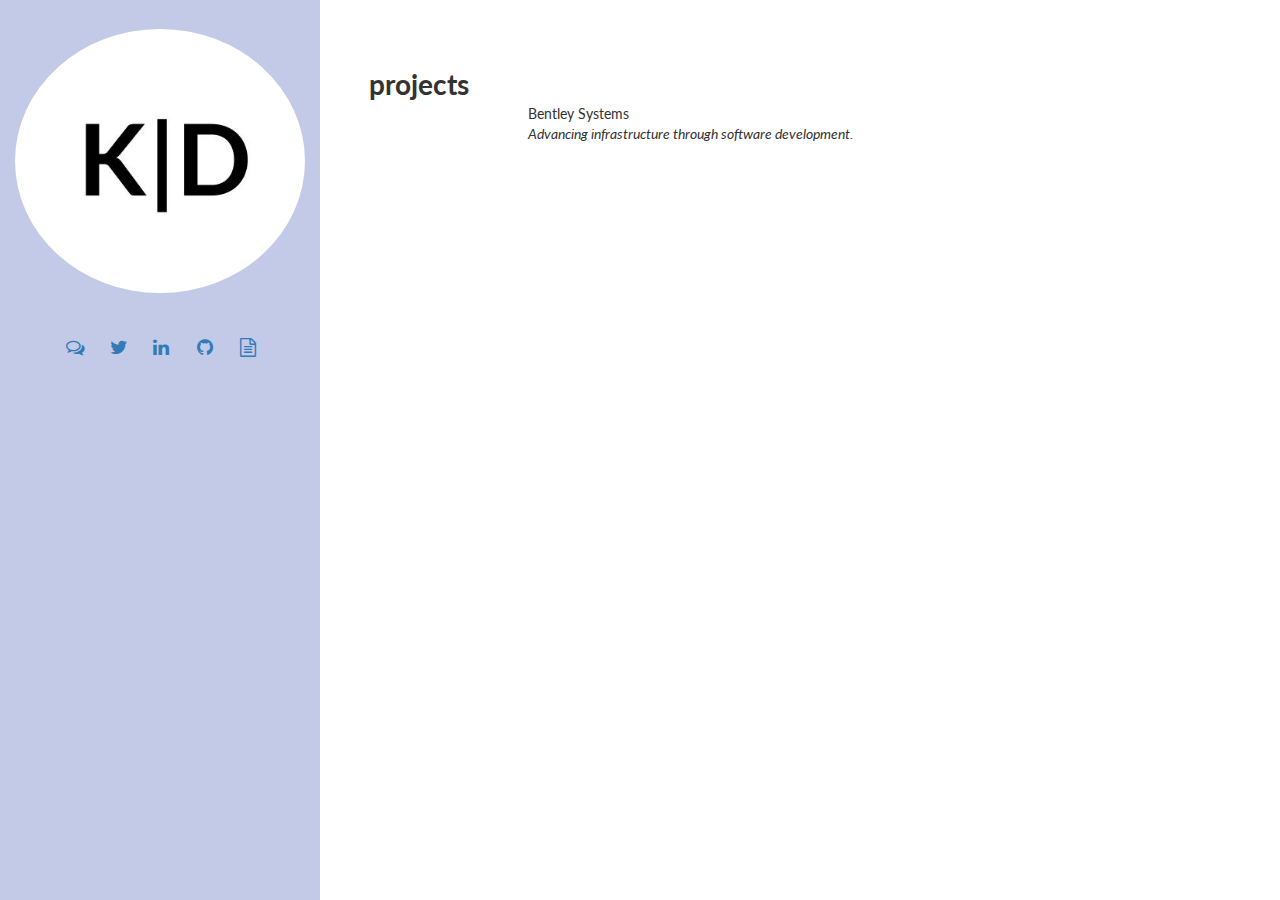
==== projects.html @ 300c1a7b "start project page" ====
<!doctype html>
<!--[if lt IE 7]>      <html class="no-js lt-ie9 lt-ie8 lt-ie7" lang=""> <![endif]-->
<!--[if IE 7]>         <html class="no-js lt-ie9 lt-ie8" lang=""> <![endif]-->
<!--[if IE 8]>         <html class="no-js lt-ie9" lang=""> <![endif]-->
<!--[if gt IE 8]><!-->
<html class="no-js" lang="">
<!--<![endif]-->

<head>
    <meta charset="utf-8">
    <meta http-equiv="X-UA-Compatible" content="IE=edge,chrome=1">
    <title></title>
    <meta name="description" content="Enthusiastic Computer Science and Urban Studies student living it up on the East Coast.">
    <meta name="viewport" content="width=device-width, initial-scale=1">
    <link rel="apple-touch-icon" href="apple-touch-icon.png">

    <link rel="stylesheet" href="css/bootstrap.min.css">
    <link rel="stylesheet" href="css/bootstrap-theme.min.css">
    <link rel="stylesheet" href="css/main.css">

    <link href="https://maxcdn.bootstrapcdn.com/font-awesome/4.7.0/css/font-awesome.min.css" rel="stylesheet" integrity="sha384-wvfXpqpZZVQGK6TAh5PVlGOfQNHSoD2xbE+QkPxCAFlNEevoEH3Sl0sibVcOQVnN" crossorigin="anonymous">

    <link href="https://fonts.googleapis.com/css?family=Lato:400,700" rel="stylesheet">

    <script src="js/vendor/modernizr-2.8.3-respond-1.4.2.min.js"></script>
    <script src="https://ajax.googleapis.com/ajax/libs/jquery/3.2.1/jquery.min.js"></script>
    <script src="js/main.js"></script>

    <script>
    </script>
</head>

<body>
    <!--[if lt IE 8]>
                <p class="browserupgrade">You are using an <strong>outdated</strong> browser. Please <a href="http://browsehappy.com/">upgrade your browser</a> to improve your experience.</p>
            <![endif]-->
    <div class="main-body">
        <!--        Houses main icon, links, and navigation-->
        <div class="sidebar col-md-3 scrollspy">
            <div class="initials">
                <div class="col-xl-4">
                    <a href="/">
                        <img src="initials.jpg"></a>
                    <div class="icons">
                        <div class="col-xs-2 col-xs-offset-1">
                            <a href="https://m.me/dinhkellie" target="_blank"><i class="fa fa-lg fa-comments-o" aria-hidden="true"></i></a>
                        </div>
                        <div class="col-xs-2">
                            <a href="https://twitter.com/dinhkellie" target="_blank"><i class="fa fa-lg fa-twitter" aria-hidden="true"></i></a>
                        </div>
                        <div class="col-xs-2">
                            <a href="https://linkedin.com/in/dinhkellie" target="_blank"><i class="fa fa-lg fa-linkedin" aria-hidden="true"></i></a>
                        </div>

                        <div class="col-xs-2">
                            <a href="https://github.com/dinhkellie" target="_blank"><i class="fa fa-lg fa-github" aria-hidden="true"></i></a>
                        </div>

                        <div class="col-xs-2">
                            <a href="Dinh_Resume_Sept17.pdf" target="_blank"><i class="fa fa-lg fa-file-text-o" aria-hidden="true"></i></a>
                        </div>
                    </div>
                </div>
            </div>
        </div>

        <div class="section">
            <div class="section-body col-md-9">
                <div class="row title">projects</div>
                <div class="row">
                    <div class="col-md-offset-2 col-md-10">Bentley Systems
                    <br>
                        <i>Advancing infrastructure through software development.</i></div>
                </div>
                
                
                
            </div>
        </div>
    </div>
    <script src="//ajax.googleapis.com/ajax/libs/jquery/1.11.2/jquery.min.js"></script>

    <script>
        window.jQuery || document.write('<script src="js/vendor/jquery-1.11.2.min.js"><\/script>')
    </script>

    <script src="js/vendor/bootstrap.min.js"></script>

    <script src="js/main.js"></script>
    <script src="js/jquery.combinedScroll.js"></script>

    <!-- Google Analytics: change UA-XXXXX-X to be your site's ID. -->
    <script>
        (function (b, o, i, l, e, r) {
            b.GoogleAnalyticsObject = l;
            b[l] || (b[l] =
                function () {
                    (b[l].q = b[l].q || []).push(arguments)
                });
            b[l].l = +new Date;
            e = o.createElement(i);
            r = o.getElementsByTagName(i)[0];
            e.src = '//www.google-analytics.com/analytics.js';
            r.parentNode.insertBefore(e, r)
        }(window, document, 'script', 'ga'));
        ga('create', 'UA-XXXXX-X', 'auto');
        ga('send', 'pageview');
    </script>
</body>

</html>
---- css/main.css ----
/* ==========================================================================
   Kellie's custom styles
   ========================================================================== */

/* GLOBAL STYLES & CONTENT WIDTHS/PADDING */

body {
    font-family: 'Lato', sans-serif;
    width: 100%;
    height: 100%;
}

.sidebar {
    background-color: #C2CAE8;
    height: 100vh;
}

.section {
    background-color: #FFF;
    height: 100vh;
}

.section-body {
    padding: 5%;
}

.now {
    padding-top: 5%;
}

.icons {
    color: black;
    padding: 15% 5%;
}

/* COLORS - TEXT, BACKGROUND, & DETAILS */

.initials {
    display: flex;
    justify-content: center;
}

.initials img {
    width: 100%;
    border-radius: 50%;
    margin-top: 10%;
}

.title {
    font-weight: bold;
    font-size: 2em;
}

.text {
    font-size: 1.40em;
}

.list {
    font-size: 0.65em;
}

footer {
    position: absolute;
    overflow: hidden;
    bottom: 0;
    padding-left: 1em;
}
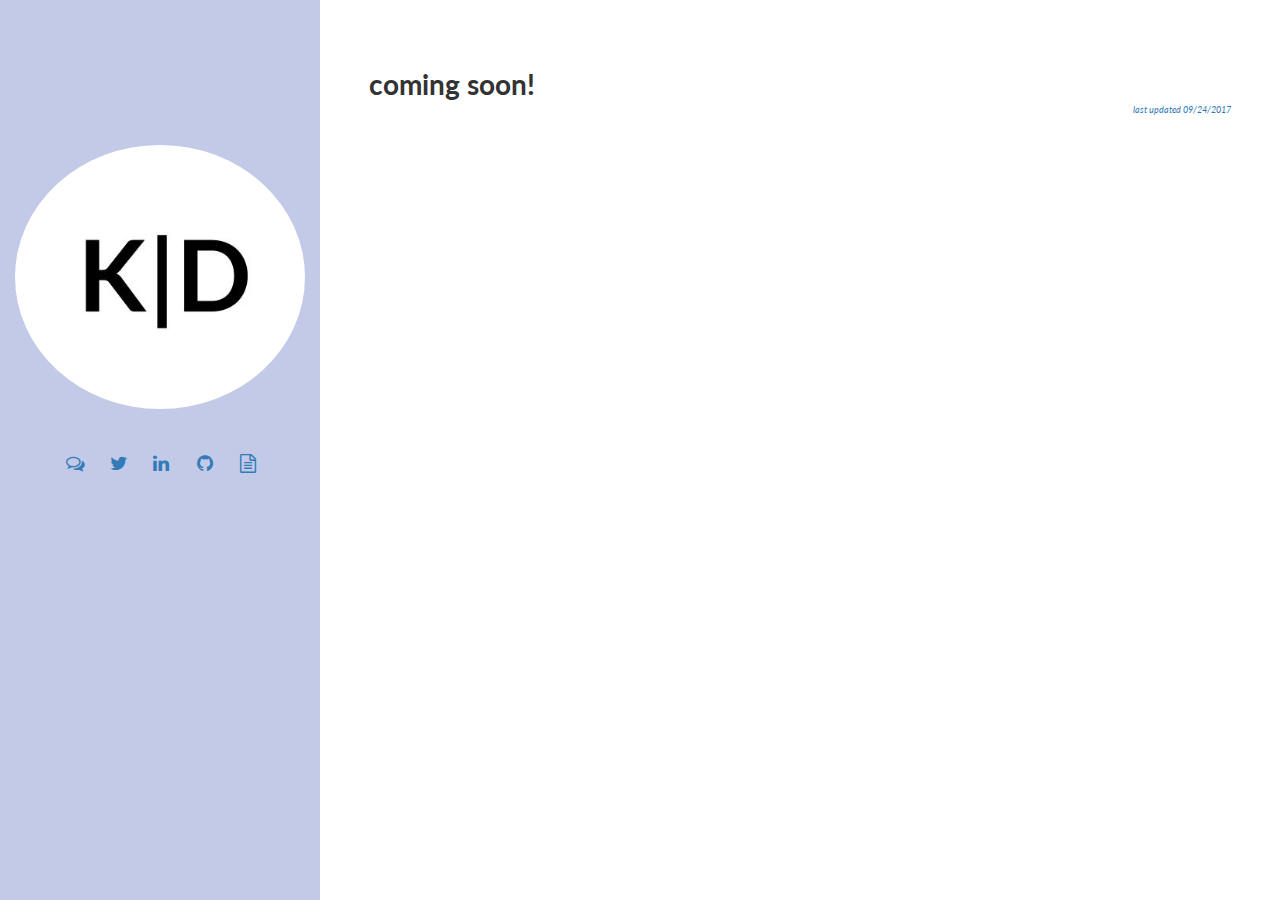
==== commit b16c9014: "working on projects page" ====
--- a/projects.html
+++ b/projects.html
@@ -27,6 +27,9 @@
     <script src="js/main.js"></script>
 
     <script>
+        $(document).ready(function () {
+            $('div.section').fadeIn(1000);
+        });
     </script>
 </head>
 
@@ -66,46 +69,40 @@
 
         <div class="section">
             <div class="section-body col-md-9">
-                <div class="row title">projects</div>
+                <div class="row title">coming soon! </div>
                 <div class="row">
-                    <div class="col-md-offset-2 col-md-10">Bentley Systems
-                    <br>
-                        <i>Advancing infrastructure through software development.</i></div>
+                    <div style="font-size: 0.65em; float: right;"><i><a href="https://github.com/dinhkellie/kellie.me">last updated 09/24/2017</a></i></div>
                 </div>
-                
-                
-                
             </div>
         </div>
-    </div>
-    <script src="//ajax.googleapis.com/ajax/libs/jquery/1.11.2/jquery.min.js"></script>
+        <script src="//ajax.googleapis.com/ajax/libs/jquery/1.11.2/jquery.min.js"></script>
 
-    <script>
-        window.jQuery || document.write('<script src="js/vendor/jquery-1.11.2.min.js"><\/script>')
-    </script>
+        <script>
+            window.jQuery || document.write('<script src="js/vendor/jquery-1.11.2.min.js"><\/script>')
+        </script>
 
-    <script src="js/vendor/bootstrap.min.js"></script>
+        <script src="js/vendor/bootstrap.min.js"></script>
 
-    <script src="js/main.js"></script>
-    <script src="js/jquery.combinedScroll.js"></script>
+        <script src="js/main.js"></script>
+        <script src="js/jquery.combinedScroll.js"></script>
 
-    <!-- Google Analytics: change UA-XXXXX-X to be your site's ID. -->
-    <script>
-        (function (b, o, i, l, e, r) {
-            b.GoogleAnalyticsObject = l;
-            b[l] || (b[l] =
-                function () {
-                    (b[l].q = b[l].q || []).push(arguments)
-                });
-            b[l].l = +new Date;
-            e = o.createElement(i);
-            r = o.getElementsByTagName(i)[0];
-            e.src = '//www.google-analytics.com/analytics.js';
-            r.parentNode.insertBefore(e, r)
-        }(window, document, 'script', 'ga'));
-        ga('create', 'UA-XXXXX-X', 'auto');
-        ga('send', 'pageview');
-    </script>
+        <!-- Google Analytics: change UA-XXXXX-X to be your site's ID. -->
+        <script>
+            (function (b, o, i, l, e, r) {
+                b.GoogleAnalyticsObject = l;
+                b[l] || (b[l] =
+                    function () {
+                        (b[l].q = b[l].q || []).push(arguments)
+                    });
+                b[l].l = +new Date;
+                e = o.createElement(i);
+                r = o.getElementsByTagName(i)[0];
+                e.src = '//www.google-analytics.com/analytics.js';
+                r.parentNode.insertBefore(e, r)
+            }(window, document, 'script', 'ga'));
+            ga('create', 'UA-XXXXX-X', 'auto');
+            ga('send', 'pageview');
+        </script>
 </body>
 
 </html>--- a/css/main.css
+++ b/css/main.css
@@ -19,6 +19,21 @@
     background-color: #FFF;
     height: 100vh;
 }
+
+#section {
+    opacity: 1;
+    -webkit-transition: opacity 2s ease-in;
+    -moz-transition: opacity 2s ease-in;
+    -o-transition: opacity 2s ease-in;
+    -ms-transition: opacity 2s ease-in;
+    transition: opacity 2s ease-in;
+}
+
+/*
+#section load {
+    opacity: 1;
+}
+*/
 
 .section-body {
     padding: 5%;
@@ -43,7 +58,7 @@
 .initials img {
     width: 100%;
     border-radius: 50%;
-    margin-top: 10%;
+    margin-top: 50%;
 }
 
 .title {
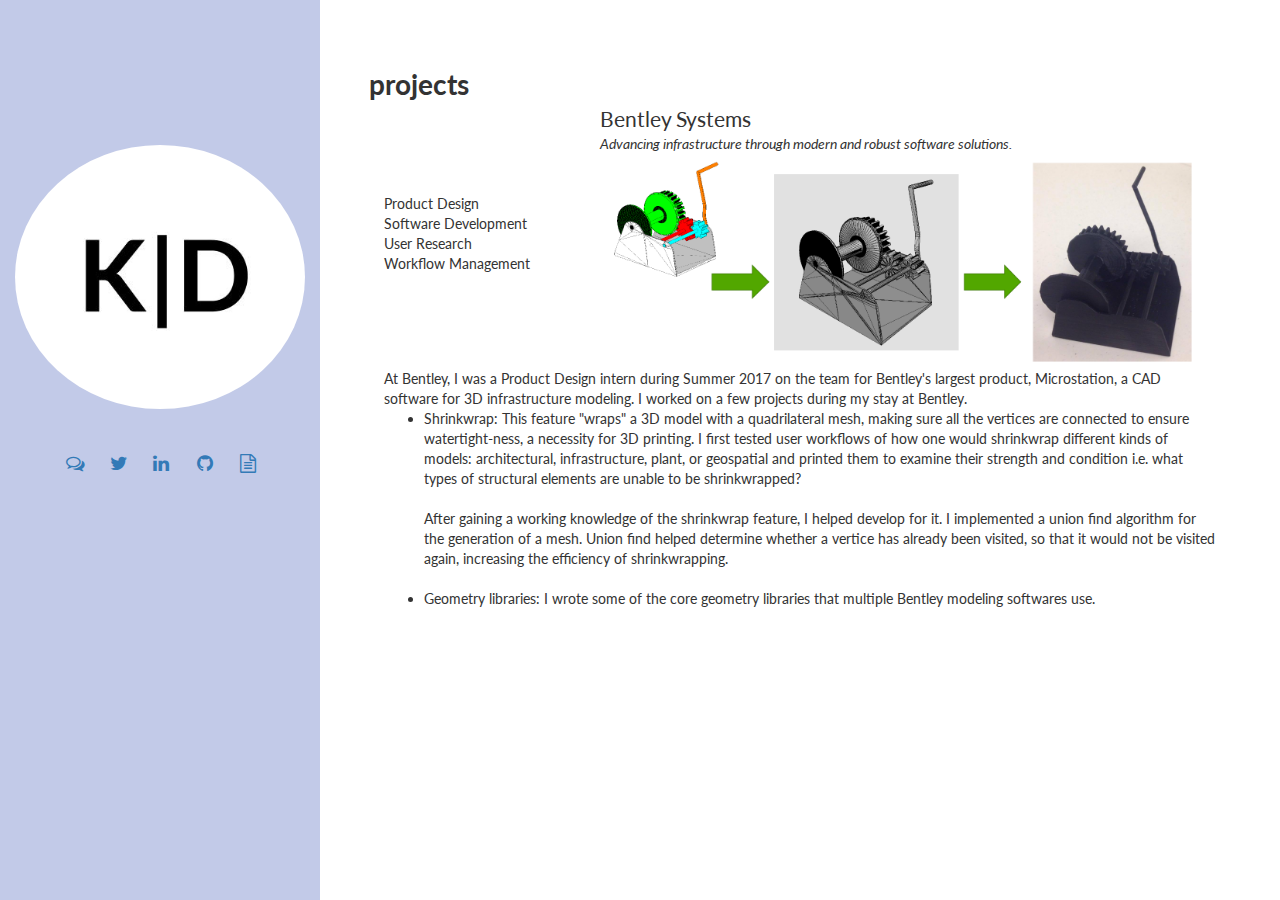
==== commit 01cb4b1b: "working on projects page" ====
--- a/projects.html
+++ b/projects.html
@@ -69,10 +69,47 @@
 
         <div class="section">
             <div class="section-body col-md-9">
-                <div class="row title">coming soon! </div>
+                <div class="row title">projects</div>
                 <div class="row">
-                    <div style="font-size: 0.65em; float: right;"><i><a href="https://github.com/dinhkellie/kellie.me">last updated 09/24/2017</a></i></div>
+                    <div class="col-xs-offset-3 col-xs-9">
+                        <div style="font-size: 1.5em;">Bentley Systems</div>
+                        <i>Advancing infrastructure through modern and robust software solutions.</i>
+                    </div>
                 </div>
+                <div class="row">
+                    <div class="col-sm-3">
+                        <br>
+                        <br> Product Design
+                        <br> Software Development
+                        <br> User Research
+                        <br> Workflow Management
+                        <br>
+                        <br>
+                    </div>
+                    <div class="col-sm-9">
+                        <img style="width: 100%" src="3D_model_to_printed_object.png">
+                    </div>
+                </div>
+                <div class="row">
+                    <div class="col-sm-12">
+                        At Bentley, I was a Product Design intern during Summer 2017 on the team for Bentley's largest product, Microstation, a CAD software for 3D infrastructure modeling. I worked on a few projects during my stay at Bentley.
+                        <br>
+                        <ul>
+                            <li> Shrinkwrap: This feature "wraps" a 3D model with a quadrilateral mesh, making sure all the vertices are connected to ensure watertight-ness, a necessity for 3D printing. I first tested user workflows of how one would shrinkwrap different kinds of models: architectural, infrastructure, plant, or geospatial and printed them to examine their strength and condition i.e. what types of structural elements are unable to be shrinkwrapped?
+                                <br>
+                                <br> After gaining a working knowledge of the shrinkwrap feature, I helped develop for it. I implemented a union find algorithm for the generation of a mesh. Union find helped determine whether a vertice has already been visited, so that it would not be visited again, increasing the efficiency of shrinkwrapping.
+
+                            </li>
+                            <br>
+                            <li>
+                                Geometry libraries: I wrote some of the core geometry libraries that multiple Bentley modeling softwares use.
+                            </li>
+                        </ul>
+                    </div>
+                </div>
+
+
+
             </div>
         </div>
         <script src="//ajax.googleapis.com/ajax/libs/jquery/1.11.2/jquery.min.js"></script>
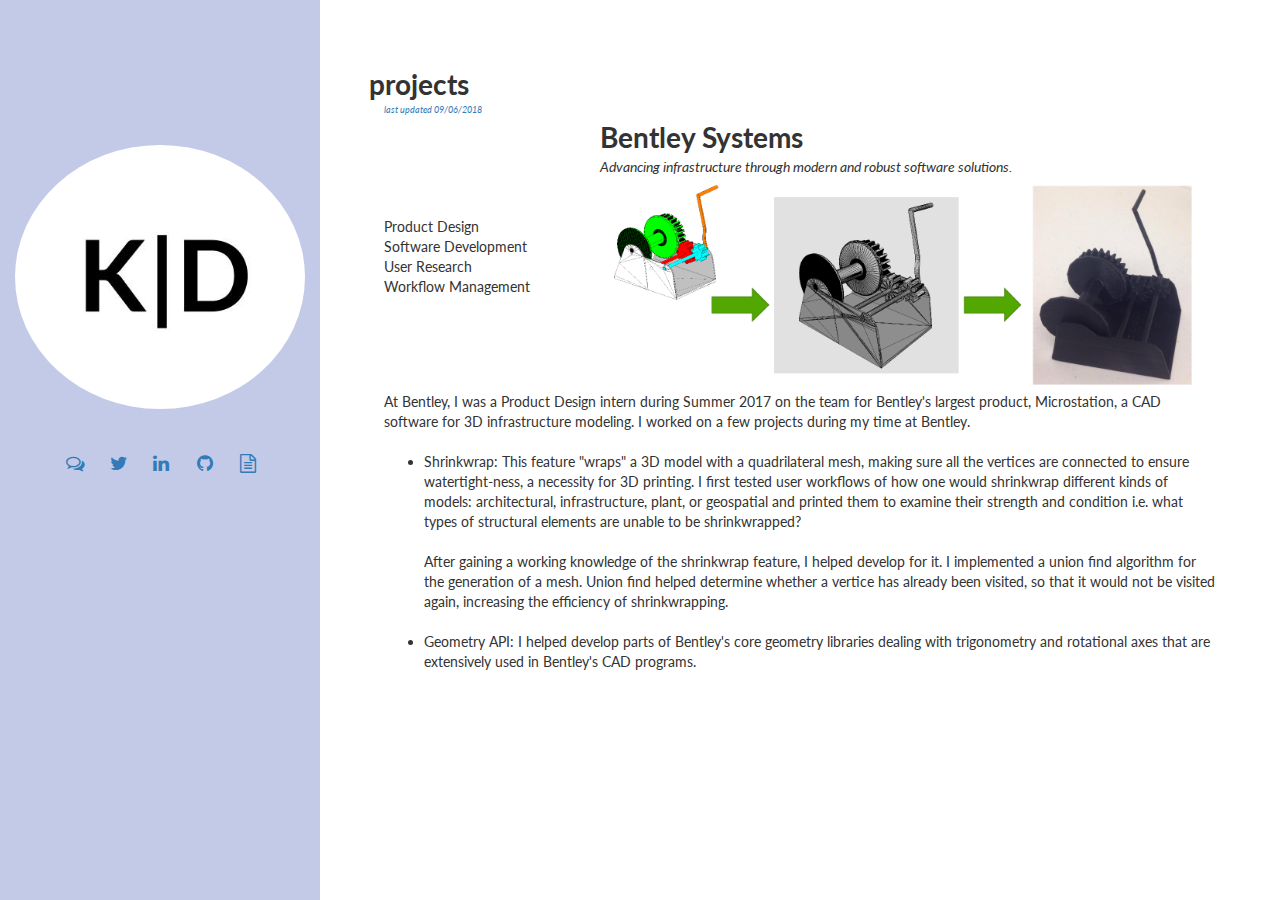
==== commit e30accbb: "update work section" ====
--- a/projects.html
+++ b/projects.html
@@ -43,7 +43,7 @@
             <div class="initials">
                 <div class="col-xl-4">
                     <a href="/">
-                        <img src="initials.jpg"></a>
+                        <img src="assets/initials.jpg"></a>
                     <div class="icons">
                         <div class="col-xs-2 col-xs-offset-1">
                             <a href="https://m.me/dinhkellie" target="_blank"><i class="fa fa-lg fa-comments-o" aria-hidden="true"></i></a>
@@ -60,7 +60,7 @@
                         </div>
 
                         <div class="col-xs-2">
-                            <a href="Dinh_Resume_Sept17.pdf" target="_blank"><i class="fa fa-lg fa-file-text-o" aria-hidden="true"></i></a>
+                            <a class="bottom" title="" data-placement="bottom" data-toggle="tooltip" data-original-title="Seeking full time SWE roles for Fall 2019!" href="assets/Kellie.Dinh.Resume.pdf" target="_blank"><i class="fa fa-lg fa-file-text-o" aria-hidden="true"></i></a>
                         </div>
                     </div>
                 </div>
@@ -70,9 +70,10 @@
         <div class="section">
             <div class="section-body col-md-9">
                 <div class="row title">projects</div>
+                 <div style="font-size: 0.65em; float: left;"><i><a href="https://github.com/dinhkellie/kellie.me" target="_blank">last updated 09/06/2018</a></i></div>
                 <div class="row">
                     <div class="col-xs-offset-3 col-xs-9">
-                        <div style="font-size: 1.5em;">Bentley Systems</div>
+                        <div style="font-size: 2em;"><b>Bentley Systems</b></div>
                         <i>Advancing infrastructure through modern and robust software solutions.</i>
                     </div>
                 </div>
@@ -87,14 +88,15 @@
                         <br>
                     </div>
                     <div class="col-sm-9">
-                        <img style="width: 100%" src="3D_model_to_printed_object.png">
+                        <img style="width: 100%" src="assets/3D_model_to_printed_object.png">
                     </div>
                 </div>
                 <div class="row">
                     <div class="col-sm-12">
-                        At Bentley, I was a Product Design intern during Summer 2017 on the team for Bentley's largest product, Microstation, a CAD software for 3D infrastructure modeling. I worked on a few projects during my stay at Bentley.
+                        At Bentley, I was a Product Design intern during Summer 2017 on the team for Bentley's largest product, Microstation, a CAD software for 3D infrastructure modeling. I worked on a few projects during my time at Bentley.
                         <br>
                         <ul>
+                            <br>
                             <li> Shrinkwrap: This feature "wraps" a 3D model with a quadrilateral mesh, making sure all the vertices are connected to ensure watertight-ness, a necessity for 3D printing. I first tested user workflows of how one would shrinkwrap different kinds of models: architectural, infrastructure, plant, or geospatial and printed them to examine their strength and condition i.e. what types of structural elements are unable to be shrinkwrapped?
                                 <br>
                                 <br> After gaining a working knowledge of the shrinkwrap feature, I helped develop for it. I implemented a union find algorithm for the generation of a mesh. Union find helped determine whether a vertice has already been visited, so that it would not be visited again, increasing the efficiency of shrinkwrapping.
@@ -102,7 +104,7 @@
                             </li>
                             <br>
                             <li>
-                                Geometry libraries: I wrote some of the core geometry libraries that multiple Bentley modeling softwares use.
+                                Geometry API: I helped develop parts of Bentley's core geometry libraries dealing with trigonometry and rotational axes that are extensively used in Bentley's CAD programs. 
                             </li>
                         </ul>
                     </div>
